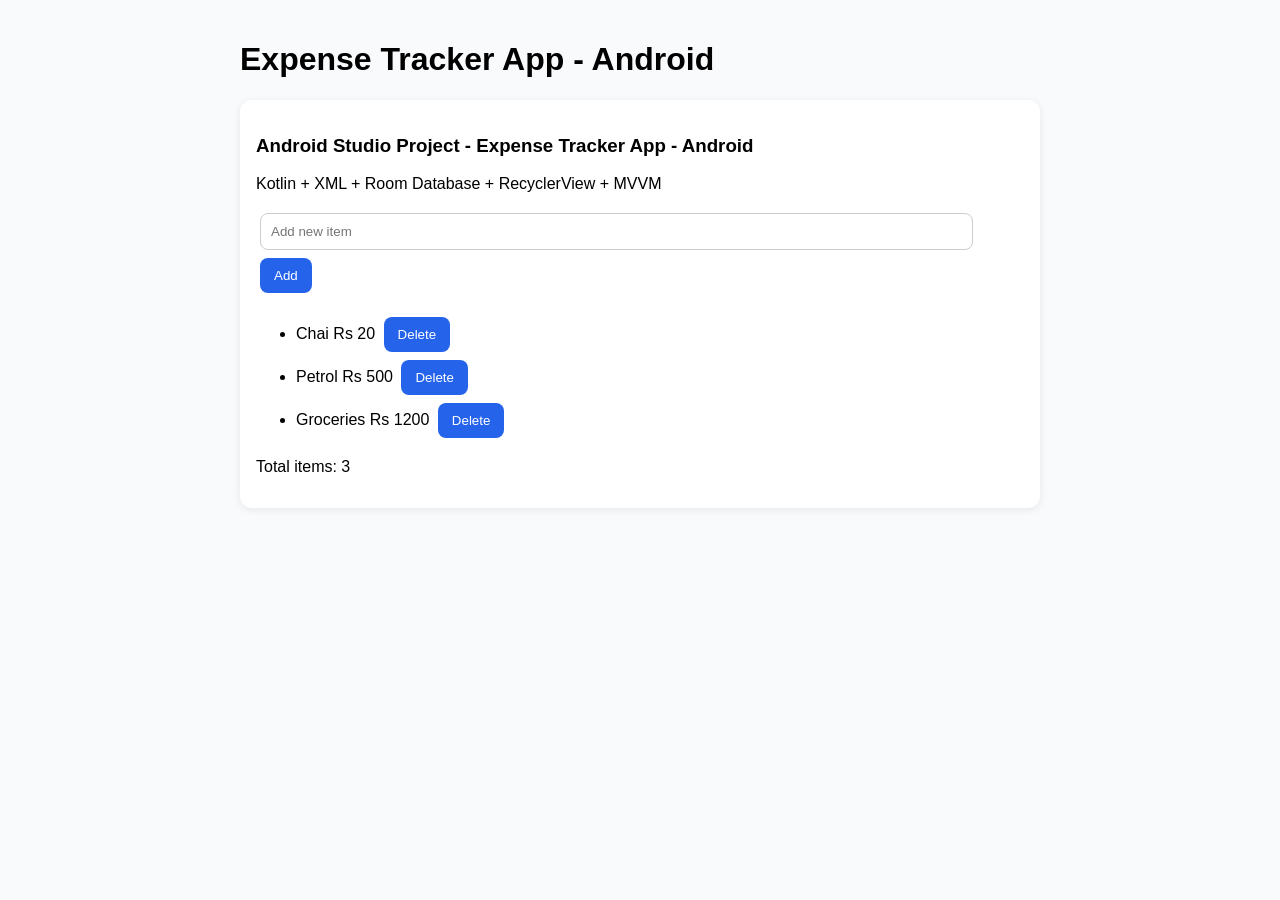
==== index.html @ 5567370d "Add files via upload" ====
<!DOCTYPE html><html><head><meta charset='utf-8'><meta name='viewport' content='width=device-width,initial-scale=1'><title>Expense Tracker</title><style>body{font-family:Arial;max-width:800px;margin:0 auto;padding:20px;background:#f8fafc}button{background:#2563eb;color:#fff;border:0;padding:10px 14px;border-radius:8px;margin:4px;cursor:pointer}input,select,textarea{padding:10px;margin:4px;border:1px solid #ccc;border-radius:8px;width:90%}.card{background:#fff;padding:16px;border-radius:12px;margin:10px 0;box-shadow:0 2px 8px rgba(0,0,0,.08)}</style></head><body><h1>Expense Tracker App - Android</h1><div class='card'><h3>Android Studio Project - Expense Tracker App - Android</h3><p>Kotlin + XML + Room Database + RecyclerView + MVVM</p><input id='inp' placeholder='Add new item'><button onclick='add()'>Add</button><ul id='ul'></ul><p id='tot'></p></div><script>let items=['Chai Rs 20', 'Petrol Rs 500', 'Groceries Rs 1200'];function render(){document.getElementById('ul').innerHTML=items.map((x,i)=>`<li>${x} <button onclick='del(${i})'>Delete</button></li>`).join('');document.getElementById('tot').innerText='Total items: '+items.length;}function add(){let v=document.getElementById('inp').value;if(!v)return;items.push(v);document.getElementById('inp').value='';render();}function del(i){items.splice(i,1);render();}render();</script></body></html>
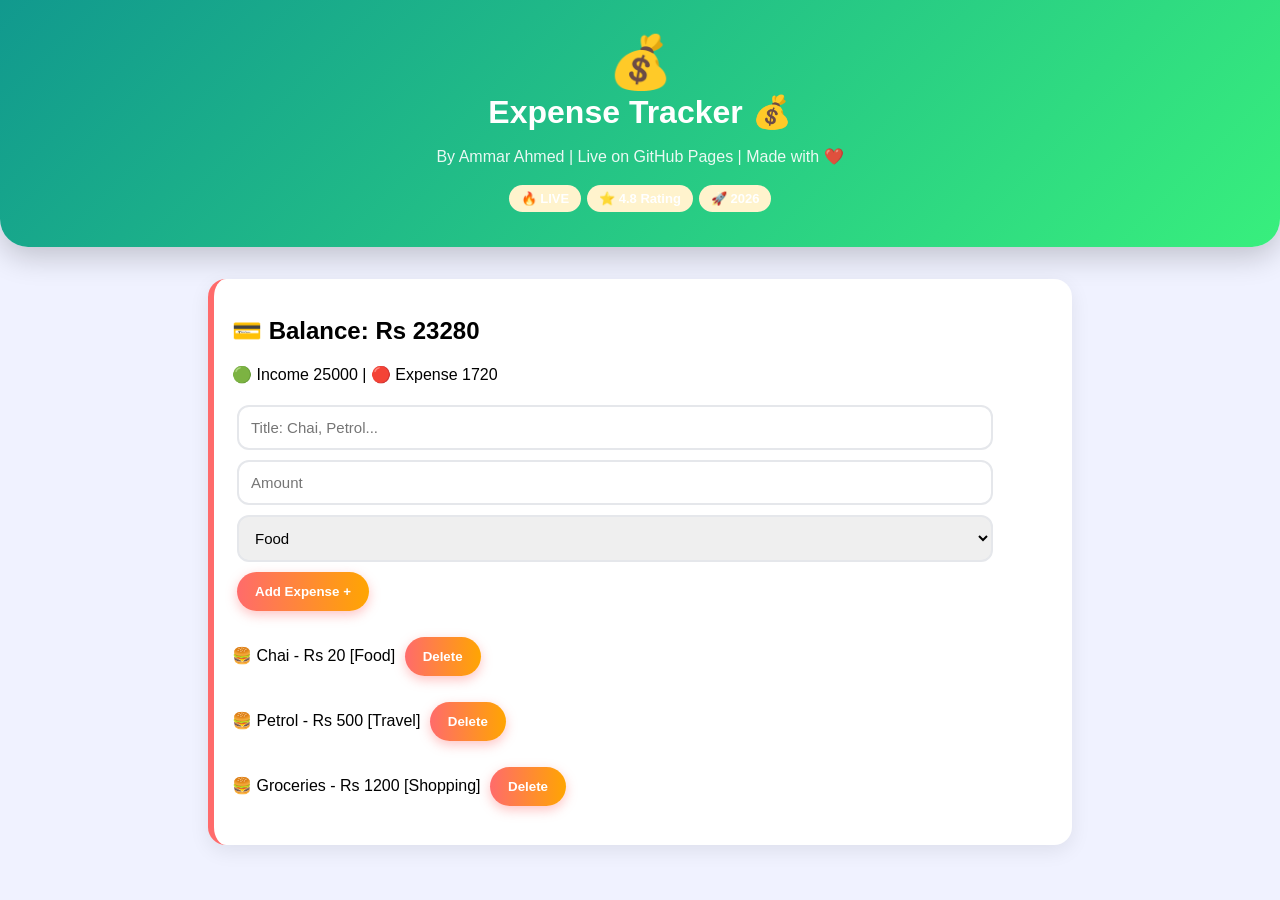
==== commit a1ba990b: "Add files via upload" ====
--- a/index.html
+++ b/index.html
@@ -1 +1,18 @@
-<!DOCTYPE html><html><head><meta charset='utf-8'><meta name='viewport' content='width=device-width,initial-scale=1'><title>Expense Tracker</title><style>body{font-family:Arial;max-width:800px;margin:0 auto;padding:20px;background:#f8fafc}button{background:#2563eb;color:#fff;border:0;padding:10px 14px;border-radius:8px;margin:4px;cursor:pointer}input,select,textarea{padding:10px;margin:4px;border:1px solid #ccc;border-radius:8px;width:90%}.card{background:#fff;padding:16px;border-radius:12px;margin:10px 0;box-shadow:0 2px 8px rgba(0,0,0,.08)}</style></head><body><h1>Expense Tracker App - Android</h1><div class='card'><h3>Android Studio Project - Expense Tracker App - Android</h3><p>Kotlin + XML + Room Database + RecyclerView + MVVM</p><input id='inp' placeholder='Add new item'><button onclick='add()'>Add</button><ul id='ul'></ul><p id='tot'></p></div><script>let items=['Chai Rs 20', 'Petrol Rs 500', 'Groceries Rs 1200'];function render(){document.getElementById('ul').innerHTML=items.map((x,i)=>`<li>${x} <button onclick='del(${i})'>Delete</button></li>`).join('');document.getElementById('tot').innerText='Total items: '+items.length;}function add(){let v=document.getElementById('inp').value;if(!v)return;items.push(v);document.getElementById('inp').value='';render();}function del(i){items.splice(i,1);render();}render();</script></body></html>+<!DOCTYPE html><html><head><meta charset='utf-8'><meta name='viewport' content='width=device-width,initial-scale=1'><title>Expense Tracker 💰 - Ammar Ahmed</title>
+<style>
+*{box-sizing:border-box}body{font-family:'Segoe UI',Arial;margin:0;background:#f0f2ff}
+.hero{background:linear-gradient(135deg,#11998e,#38ef7d);color:#fff;padding:32px 20px;text-align:center;border-radius:0 0 28px 28px;box-shadow:0 10px 30px rgba(0,0,0,.2)}
+.hero h1{font-size:32px;margin:0}.hero p{opacity:.9}
+.wrap{max-width:900px;margin:0 auto;padding:18px}
+.card{background:#fff;border-radius:18px;padding:18px;margin:14px 0;box-shadow:0 6px 20px rgba(0,0,0,.08);border-left:6px solid #ff6b6b}
+button{background:linear-gradient(90deg,#ff6b6b,#ffa502);color:#fff;border:0;padding:12px 18px;border-radius:999px;margin:5px;cursor:pointer;font-weight:700;box-shadow:0 4px 12px rgba(255,107,107,.4)}
+button.blue{background:linear-gradient(90deg,#4facfe,#00f2fe)}button.green{background:linear-gradient(90deg,#43e97b,#38f9d7)}button.purple{background:linear-gradient(90deg,#a18cd1,#fbc2eb);color:#333}
+input,select,textarea{padding:12px;margin:5px;border:2px solid #e5e7eb;border-radius:12px;width:92%;font-size:15px}
+.bar{display:inline-block;width:28px;margin:2px;border-radius:8px 8px 0 0;text-align:center;color:#fff;font-weight:700}
+.pill{display:inline-block;padding:6px 12px;border-radius:999px;background:#fff3cd;margin:3px;font-size:13px;font-weight:700}
+.badge{background:#ff4757;color:#fff;padding:4px 10px;border-radius:999px;font-size:12px}
+.grid{display:grid;grid-template-columns:1fr 1fr;gap:12px}
+@media(max-width:600px){.grid{grid-template-columns:1fr}}
+</style></head><body>
+<div class='hero'><div style='font-size:52px'>💰</div><h1>Expense Tracker 💰</h1><p>By Ammar Ahmed | Live on GitHub Pages | Made with ❤️</p><div><span class='pill'>🔥 LIVE</span><span class='pill'>⭐ 4.8 Rating</span><span class='pill'>🚀 2026</span></div></div>
+<div class='wrap'><div class='card'><h2>💳 Balance: Rs <span id='bal'>12450</span></h2><p>🟢 Income 25000 | 🔴 Expense <span id='exp'>12550</span></p><input id='t' placeholder='Title: Chai, Petrol...'><input id='a' type='number' placeholder='Amount'><select id='c'><option>Food</option><option>Travel</option><option>Shopping</option><option>Bills</option></select><button onclick='add()'>Add Expense +</button><div id='list'></div></div></div><script>let items=[{t:'Chai',a:20,c:'Food'},{t:'Petrol',a:500,c:'Travel'},{t:'Groceries',a:1200,c:'Shopping'}];function render(){document.getElementById('list').innerHTML=items.map((x,i)=>`<p>🍔 ${x.t} - Rs ${x.a} [${x.c}] <button onclick='del(${i})'>Delete</button></p>`).join('');let e=items.reduce((s,x)=>s+x.a,0);document.getElementById('exp').innerText=e;document.getElementById('bal').innerText=25000-e;}function add(){let t=document.getElementById('t').value,a=+document.getElementById('a').value,c=document.getElementById('c').value;if(!t||!a)return;items.push({t,a,c});render();}function del(i){items.splice(i,1);render();}render();</script></body></html>
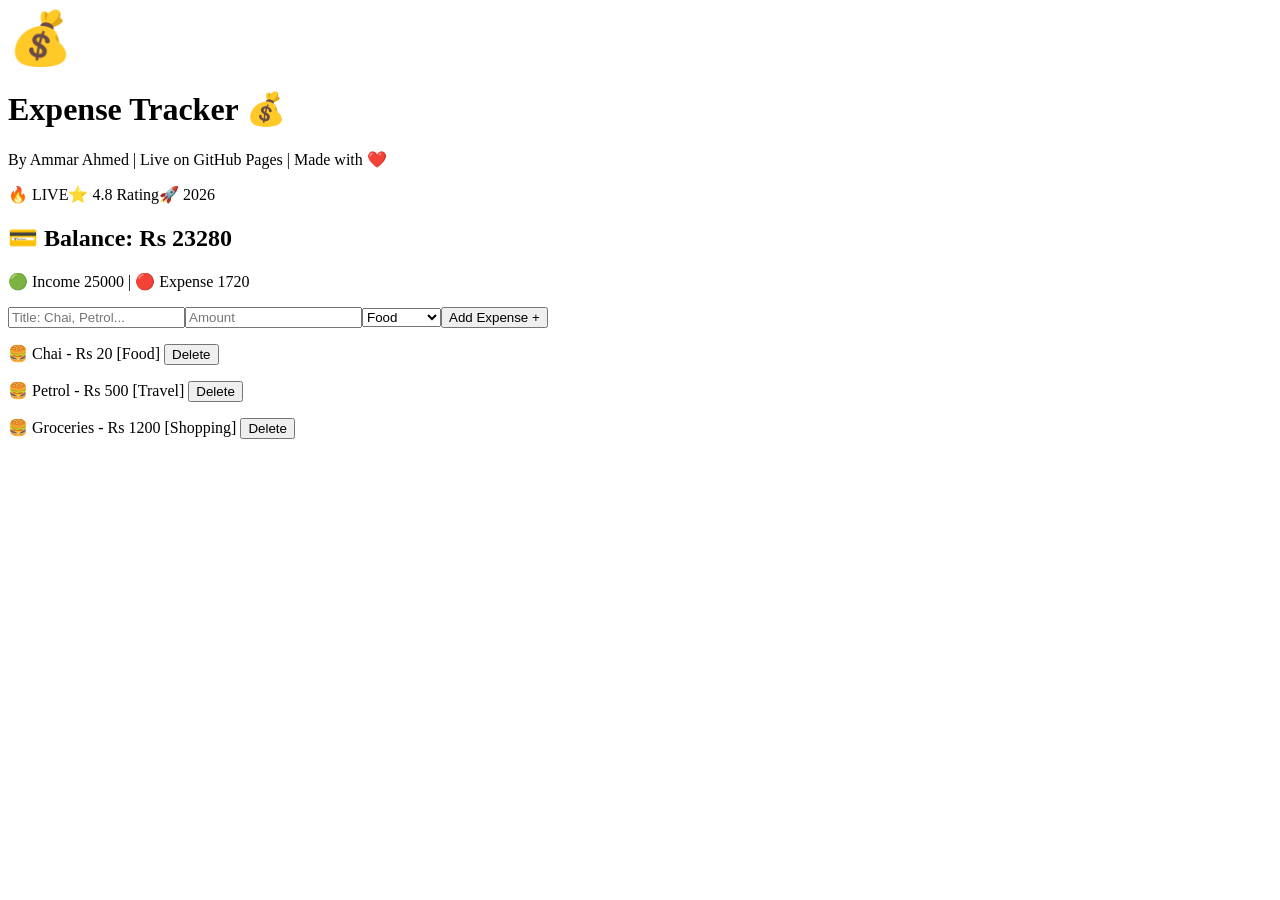
==== commit 5ebf3bd8: "Refactor index.html structure and styles" ====
--- a/index.html
+++ b/index.html
@@ -1,18 +1,5 @@
-<!DOCTYPE html><html><head><meta charset='utf-8'><meta name='viewport' content='width=device-width,initial-scale=1'><title>Expense Tracker 💰 - Ammar Ahmed</title>
-<style>
-*{box-sizing:border-box}body{font-family:'Segoe UI',Arial;margin:0;background:#f0f2ff}
-.hero{background:linear-gradient(135deg,#11998e,#38ef7d);color:#fff;padding:32px 20px;text-align:center;border-radius:0 0 28px 28px;box-shadow:0 10px 30px rgba(0,0,0,.2)}
-.hero h1{font-size:32px;margin:0}.hero p{opacity:.9}
-.wrap{max-width:900px;margin:0 auto;padding:18px}
-.card{background:#fff;border-radius:18px;padding:18px;margin:14px 0;box-shadow:0 6px 20px rgba(0,0,0,.08);border-left:6px solid #ff6b6b}
-button{background:linear-gradient(90deg,#ff6b6b,#ffa502);color:#fff;border:0;padding:12px 18px;border-radius:999px;margin:5px;cursor:pointer;font-weight:700;box-shadow:0 4px 12px rgba(255,107,107,.4)}
-button.blue{background:linear-gradient(90deg,#4facfe,#00f2fe)}button.green{background:linear-gradient(90deg,#43e97b,#38f9d7)}button.purple{background:linear-gradient(90deg,#a18cd1,#fbc2eb);color:#333}
-input,select,textarea{padding:12px;margin:5px;border:2px solid #e5e7eb;border-radius:12px;width:92%;font-size:15px}
-.bar{display:inline-block;width:28px;margin:2px;border-radius:8px 8px 0 0;text-align:center;color:#fff;font-weight:700}
-.pill{display:inline-block;padding:6px 12px;border-radius:999px;background:#fff3cd;margin:3px;font-size:13px;font-weight:700}
-.badge{background:#ff4757;color:#fff;padding:4px 10px;border-radius:999px;font-size:12px}
-.grid{display:grid;grid-template-columns:1fr 1fr;gap:12px}
-@media(max-width:600px){.grid{grid-template-columns:1fr}}
-</style></head><body>
+<!DOCTYPE html><html><head><link rel="stylesheet" href="expense-tracker.css">
+<meta charset='utf-8'><meta name='viewport' content='width=device-width,initial-scale=1'><title>Expense Tracker 💰 - Ammar Ahmed</title>
+</head><body>
 <div class='hero'><div style='font-size:52px'>💰</div><h1>Expense Tracker 💰</h1><p>By Ammar Ahmed | Live on GitHub Pages | Made with ❤️</p><div><span class='pill'>🔥 LIVE</span><span class='pill'>⭐ 4.8 Rating</span><span class='pill'>🚀 2026</span></div></div>
-<div class='wrap'><div class='card'><h2>💳 Balance: Rs <span id='bal'>12450</span></h2><p>🟢 Income 25000 | 🔴 Expense <span id='exp'>12550</span></p><input id='t' placeholder='Title: Chai, Petrol...'><input id='a' type='number' placeholder='Amount'><select id='c'><option>Food</option><option>Travel</option><option>Shopping</option><option>Bills</option></select><button onclick='add()'>Add Expense +</button><div id='list'></div></div></div><script>let items=[{t:'Chai',a:20,c:'Food'},{t:'Petrol',a:500,c:'Travel'},{t:'Groceries',a:1200,c:'Shopping'}];function render(){document.getElementById('list').innerHTML=items.map((x,i)=>`<p>🍔 ${x.t} - Rs ${x.a} [${x.c}] <button onclick='del(${i})'>Delete</button></p>`).join('');let e=items.reduce((s,x)=>s+x.a,0);document.getElementById('exp').innerText=e;document.getElementById('bal').innerText=25000-e;}function add(){let t=document.getElementById('t').value,a=+document.getElementById('a').value,c=document.getElementById('c').value;if(!t||!a)return;items.push({t,a,c});render();}function del(i){items.splice(i,1);render();}render();</script></body></html>+<div class='wrap'><div class='card'><h2>💳 Balance: Rs <span id='bal'>12450</span></h2><p>🟢 Income 25000 | 🔴 Expense <span id='exp'>12550</span></p><input id='t' placeholder='Title: Chai, Petrol...'><input id='a' type='number' placeholder='Amount'><select id='c'><option>Food</option><option>Travel</option><option>Shopping</option><option>Bills</option></select><button onclick='add()'>Add Expense +</button><div id='list'></div></div></div><script>let items=[{t:'Chai',a:20,c:'Food'},{t:'Petrol',a:500,c:'Travel'},{t:'Groceries',a:1200,c:'Shopping'}];function render(){document.getElementById('list').innerHTML=items.map((x,i)=>`<p>🍔 ${x.t} - Rs ${x.a} [${x.c}] <button onclick='del(${i})'>Delete</button></p>`).join('');let e=items.reduce((s,x)=>s+x.a,0);document.getElementById('exp').innerText=e;document.getElementById('bal').innerText=25000-e;}function add(){let t=document.getElementById('t').value,a=+document.getElementById('a').value,c=document.getElementById('c').value;if(!t||!a)return;items.push({t,a,c});render();}function del(i){items.splice(i,1);render();}render();</script></body></html>
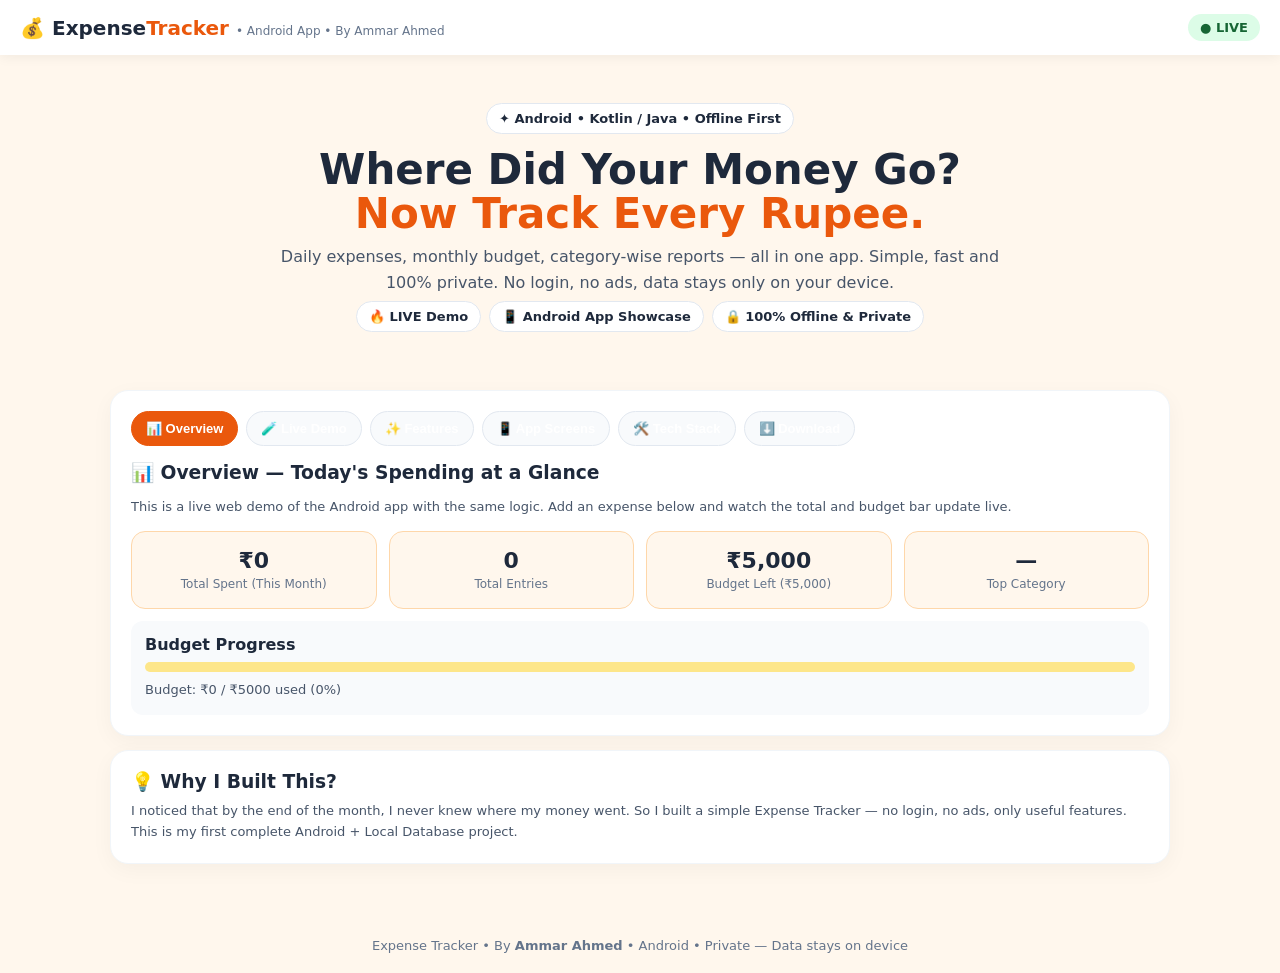
==== commit fb6b5ad1: "Update index.html" ====
--- a/index.html
+++ b/index.html
@@ -1,5 +1,139 @@
-<!DOCTYPE html><html><head><link rel="stylesheet" href="expense-tracker.css">
-<meta charset='utf-8'><meta name='viewport' content='width=device-width,initial-scale=1'><title>Expense Tracker 💰 - Ammar Ahmed</title>
-</head><body>
-<div class='hero'><div style='font-size:52px'>💰</div><h1>Expense Tracker 💰</h1><p>By Ammar Ahmed | Live on GitHub Pages | Made with ❤️</p><div><span class='pill'>🔥 LIVE</span><span class='pill'>⭐ 4.8 Rating</span><span class='pill'>🚀 2026</span></div></div>
-<div class='wrap'><div class='card'><h2>💳 Balance: Rs <span id='bal'>12450</span></h2><p>🟢 Income 25000 | 🔴 Expense <span id='exp'>12550</span></p><input id='t' placeholder='Title: Chai, Petrol...'><input id='a' type='number' placeholder='Amount'><select id='c'><option>Food</option><option>Travel</option><option>Shopping</option><option>Bills</option></select><button onclick='add()'>Add Expense +</button><div id='list'></div></div></div><script>let items=[{t:'Chai',a:20,c:'Food'},{t:'Petrol',a:500,c:'Travel'},{t:'Groceries',a:1200,c:'Shopping'}];function render(){document.getElementById('list').innerHTML=items.map((x,i)=>`<p>🍔 ${x.t} - Rs ${x.a} [${x.c}] <button onclick='del(${i})'>Delete</button></p>`).join('');let e=items.reduce((s,x)=>s+x.a,0);document.getElementById('exp').innerText=e;document.getElementById('bal').innerText=25000-e;}function add(){let t=document.getElementById('t').value,a=+document.getElementById('a').value,c=document.getElementById('c').value;if(!t||!a)return;items.push({t,a,c});render();}function del(i){items.splice(i,1);render();}render();</script></body></html>
+<!DOCTYPE html>
+<html lang="en">
+<head><style>
+@font-face {
+  font-family: "Optimistic";
+  font-style: normal;
+  font-weight: 400 600;
+  font-display: swap;
+  src: url("/fonts/OptimisticAI_VF_Optimized.woff2") format("woff2");
+}
+@font-face {
+  font-family: "Optimistic Mono";
+  font-style: normal;
+  font-weight: 400;
+  font-display: swap;
+  src: url("/fonts/OptimisticMono_W_TextRegular.woff2") format("woff2");
+}
+:where(html) {
+  font-family: "Optimistic", system-ui, sans-serif;
+}
+:where(code, pre, kbd, samp) {
+  font-family: "Optimistic Mono", ui-monospace, monospace;
+}
+</style>
+<meta charset="utf-8">
+<meta name="viewport" content="width=device-width,initial-scale=1">
+<title>Expense Tracker - Android App | Ammar Ahmed</title>
+<style>
+*{box-sizing:border-box}body{margin:0;font-family:system-ui,-apple-system,Segoe UI,Roboto,Arial;background:#FFF7ED;color:#1E293B}
+.topnav{display:flex;justify-content:space-between;align-items:center;padding:14px 20px;background:#fff;position:sticky;top:0;box-shadow:0 2px 12px rgba(0,0,0,.06);z-index:10}
+.logo{font-weight:800;font-size:20px}.logo span{color:#EA580C}.live{background:#DCFCE7;color:#166534;padding:6px 12px;border-radius:999px;font-size:13px;font-weight:700}
+.hero{max-width:1100px;margin:0 auto;padding:42px 20px 20px;text-align:center}
+.hero h1{font-size:42px;line-height:1.05;margin:8px 0}.hero h1 span{color:#EA580C}
+.hero p{color:#475569;max-width:720px;margin:0 auto;line-height:1.6}
+.pill{display:inline-block;background:#fff;border:1px solid #E2E8F0;padding:7px 12px;border-radius:999px;margin:6px 4px;font-size:13px;font-weight:600}
+.wrap{max-width:1100px;margin:0 auto;padding:18px 20px 40px}
+.card{background:#fff;border:1px solid #F1F5F9;border-radius:18px;padding:20px;margin:14px 0;box-shadow:0 6px 22px rgba(0,0,0,.04)}
+.tabs{display:flex;flex-wrap:wrap;gap:8px;margin-bottom:16px}
+.tab{border:1px solid #E2E8F0;background:#F8FAFC;padding:9px 14px;border-radius:999px;cursor:pointer;font-weight:700;font-size:13px}
+.tab.active{background:#EA580C;color:#fff;border-color:#EA580C}
+.stats{display:grid;grid-template-columns:repeat(4,1fr);gap:12px}
+.stat{background:#FFF7ED;border:1px solid #FED7AA;border-radius:14px;padding:16px;text-align:center}.stat b{font-size:22px;display:block}.stat span{font-size:12px;color:#64748B}
+.grid{display:grid;grid-template-columns:1fr 1fr;gap:14px}
+.feat{background:#F8FAFC;border-radius:14px;padding:16px}.feat b{font-size:15px}.feat p{font-size:13px;color:#475569;line-height:1.5;margin:6px 0 0}
+.controls{display:flex;flex-wrap:wrap;gap:10px;align-items:center;margin:10px 0}
+input,select{padding:10px 12px;border:1px solid #E2E8F0;border-radius:10px;font-size:14px}
+button{padding:10px 16px;border:0;border-radius:999px;font-weight:700;cursor:pointer;background:#0F172A;color:#fff}
+button.green{background:#16A34A}button.secondary{background:#E2E8F0;color:#111}button.orange{background:#EA580C}
+.chip{display:inline-block;padding:8px 12px;border-radius:999px;background:#fff;border:1px solid #E2E8F0;margin:4px;cursor:pointer;font-weight:600;font-size:13px}.chip.on{background:#EA580C;color:#fff;border-color:#EA580C}
+.list-box{background:#F8FAFC;border-radius:12px;padding:14px}.small{font-size:13px;color:#475569;line-height:1.6}
+.phone{width:210px;height:420px;border:8px solid #111;border-radius:32px;margin:0 auto;overflow:hidden;background:#fff;position:relative}
+.phone-top{height:170px;background:linear-gradient(135deg,#EA580C,#F59E0B);color:#fff;padding:18px}.phone-top b{font-size:22px}
+.exp-row{display:flex;justify-content:space-between;padding:10px 12px;border-bottom:1px solid #F1F5F9;font-size:13px}
+.bar{height:10px;background:#FDE68A;border-radius:999px;overflow:hidden}.bar i{display:block;height:100%;background:#EA580C}
+.footer{text-align:center;padding:20px;color:#64748B;font-size:13px}
+@media(max-width:700px){.hero h1{font-size:30px}.stats,.grid{grid-template-columns:1fr 1fr}}
+</style>
+</head>
+<body>
+<div class="topnav"><div class="logo">💰 Expense<span>Tracker</span> <span style="font-size:12px;color:#64748B;font-weight:500">• Android App • By Ammar Ahmed</span></div><div class="live">● LIVE</div></div>
+<div class="hero"><div class="pill">✦ Android • Kotlin / Java • Offline First</div><h1>Where Did Your Money Go?<br><span>Now Track Every Rupee.</span></h1><p>Daily expenses, monthly budget, category-wise reports — all in one app. Simple, fast and 100% private. No login, no ads, data stays only on your device.</p><div><span class="pill">🔥 LIVE Demo</span><span class="pill">📱 Android App Showcase</span><span class="pill">🔒 100% Offline & Private</span></div></div>
+<div class="wrap">
+<div class="card">
+<div class="tabs" id="tabs">
+<button class="tab active" type="button" data-tab="overview">📊 Overview</button>
+<button class="tab" type="button" data-tab="demo">🧪 Live Demo</button>
+<button class="tab" type="button" data-tab="features">✨ Features</button>
+<button class="tab" type="button" data-tab="screens">📱 App Screens</button>
+<button class="tab" type="button" data-tab="tech">🛠️ Tech Stack</button>
+<button class="tab" type="button" data-tab="download">⬇️ Download</button>
+</div>
+
+<div id="panel-overview" style="display:block">
+<h3 style="margin:0">📊 Overview — Today's Spending at a Glance</h3><p class="small">This is a live web demo of the Android app with the same logic. Add an expense below and watch the total and budget bar update live.</p>
+<div class="stats" style="margin-top:12px"><div class="stat"><b id="totalSpent">₹0</b><span>Total Spent (This Month)</span></div><div class="stat"><b id="totalCount">0</b><span>Total Entries</span></div><div class="stat"><b id="budgetLeft">₹5,000</b><span>Budget Left (₹5,000)</span></div><div class="stat"><b id="topCat">—</b><span>Top Category</span></div></div>
+<div class="list-box" style="margin-top:12px"><b>Budget Progress</b><div class="bar" style="margin-top:8px"><i id="budgetBar" style="width:0%"></i></div><p class="small" id="budgetText" style="margin:8px 0 0">Budget: ₹0 / ₹5,000 used</p></div>
+</div>
+
+<div id="panel-demo" style="display:none">
+<h3 style="margin:0">🧪 Live Demo — Try Adding an Expense</h3><p class="small">This is how it works in the real app too. Select a category, enter an amount, and press Add.</p>
+<div class="controls"><label>Title</label><input id="expTitle" placeholder="e.g. Tea, Petrol, Grocery" style="min-width:180px"><label>Amount ₹</label><input id="expAmt" type="number" placeholder="100" style="width:110px"><label>Category</label><select id="expCat"><option>🍔 Food</option><option>⛽ Travel</option><option>🛒 Shopping</option><option>📱 Recharge</option><option>🏠 Rent / Bills</option><option>🎬 Entertainment</option></select><button type="button" class="green" onclick="addExpense()">➕ Add Expense</button><button type="button" class="secondary" onclick="clearExpenses()">🗑️ Clear All</button></div>
+<div id="catChips"><span class="chip" onclick="filterCat('All',this)">All</span><span class="chip" onclick="filterCat('🍔 Food',this)">🍔 Food</span><span class="chip" onclick="filterCat('⛽ Travel',this)">⛽ Travel</span><span class="chip" onclick="filterCat('🛒 Shopping',this)">🛒 Shopping</span><span class="chip" onclick="filterCat('📱 Recharge',this)">📱 Recharge</span></div>
+<div class="list-box" style="margin-top:12px"><b>Recent Expenses:</b><div id="expList"><p class="small">No expenses yet — add one above.</p></div></div>
+</div>
+
+<div id="panel-features" style="display:none">
+<h3 style="margin:0">✨ Features — What's Inside the App?</h3>
+<div class="grid" style="margin-top:12px">
+<div class="feat"><b>➕ Add Expense in 5 Seconds</b><p>Title + Amount + Category — that's it. Date is saved automatically.</p></div>
+<div class="feat"><b>📊 Category Report</b><p>See where your money goes most — Food, Travel, Shopping and more.</p></div>
+<div class="feat"><b>💰 Monthly Budget</b><p>Set a budget and the progress bar shows how much is left.</p></div>
+<div class="feat"><b>🔍 Search & Filter</b><p>Filter by category and search past expenses instantly.</p></div>
+<div class="feat"><b>📈 Daily / Weekly / Monthly View</b><p>Today, this week, this month — 3 views in one place.</p></div>
+<div class="feat"><b>🔒 100% Offline</b><p>No login, no internet needed. Data stays on your phone.</p></div>
+</div>
+</div>
+
+<div id="panel-screens" style="display:none">
+<h3 style="margin:0">📱 App Screens — How the App Looks</h3><p class="small">This is a demo phone preview — the Home screen of the real app looks like this.</p>
+<div style="display:flex;gap:16px;flex-wrap:wrap;justify-content:center;margin-top:12px">
+<div class="phone"><div class="phone-top"><span style="font-size:12px;opacity:.9">Total Spent • This Month</span><b id="phoneTotal">₹0</b><p style="font-size:12px;margin:6px 0 0">Budget Left: <span id="phoneLeft">₹5,000</span></p></div><div id="phoneList"><div class="exp-row"><span>🍔 Tea + Snacks</span><b>- ₹50</b></div><div class="exp-row"><span>⛽ Petrol</span><b>- ₹500</b></div><div class="exp-row"><span>🛒 Grocery</span><b>- ₹850</b></div></div><div style="position:absolute;bottom:12px;left:0;right:0;text-align:center"><span style="background:#EA580C;color:#fff;padding:10px 18px;border-radius:999px;font-weight:700;font-size:13px">+ Add Expense</span></div></div>
+<div style="max-width:320px"><h4 style="margin:6px 0">Why Users Love It?</h4><p class="small">• Add expense in 1 tap<br>• No sign-up, no ads<br>• Clean and simple UI<br>• Lightweight — runs fast even on low-end phones<br>• Dark mode ready</p><div class="list-box"><b>Rating Preview</b><p class="small" style="margin:4px 0 0">⭐⭐⭐⭐⭐ 4.8 / 5 — "Simple and very useful app"</p></div></div>
+</div>
+</div>
+
+<div id="panel-tech" style="display:none">
+<h3 style="margin:0">🛠️ Tech Stack — How It Was Built</h3>
+<div class="grid" style="margin-top:12px">
+<div class="feat"><b>📱 Android (Kotlin / Java)</b><p>Native Android — fast, smooth, Play Store ready.</p></div>
+<div class="feat"><b>🗄️ Room / SQLite</b><p>Offline database — data saved on device, works without internet.</p></div>
+<div class="feat"><b>🎨 Material Design 3</b><p>Modern UI — Orange + Cream theme, rounded cards.</p></div>
+<div class="feat"><b>🌐 GitHub Pages (This Page)</b><p>This showcase page is built in HTML + CSS + JS — demo + docs for the app.</p></div>
+</div>
+<p class="small" style="margin-top:12px"><b>Repo:</b> github.com/ammarahmed-star/Android-Expense-Tracker &nbsp;|&nbsp; <b>Live:</b> ammarahmed-star.github.io/Android-Expense-Tracker/</p>
+</div>
+
+<div id="panel-download" style="display:none">
+<h3 style="margin:0">⬇️ Download / Source Code</h3><p class="small">APK is not on Play Store yet — you can view / download the source code from GitHub. For recruiters, the code is enough to review.</p>
+<div class="controls"><button type="button" class="orange" onclick="window.open('https://github.com/ammarahmed-star/Android-Expense-Tracker','_blank')">📂 View on GitHub</button><button type="button" onclick="window.open('https://github.com/ammarahmed-star/Android-Expense-Tracker/archive/refs/heads/main.zip','_blank')">⬇️ Download ZIP</button><button type="button" class="secondary" onclick="alert('APK Build: Android Studio → Build → Generate APK. Build from main branch.')">📱 How to Build APK?</button></div>
+<div class="list-box"><b>How to Run in Android Studio?</b><p class="small" style="margin:6px 0 0">1. Download ZIP from GitHub → Extract<br>2. Android Studio → Open Project<br>3. Gradle Sync → Run on Emulator / Phone<br>4. Done — app will run</p></div>
+</div>
+
+</div>
+<div class="card"><h3 style="margin:0 0 8px">💡 Why I Built This?</h3><p class="small" style="margin:0">I noticed that by the end of the month, I never knew where my money went. So I built a simple Expense Tracker — no login, no ads, only useful features. This is my first complete Android + Local Database project.</p></div>
+</div>
+<div class="footer">Expense Tracker • By <b>Ammar Ahmed</b> • Android • Private — Data stays on device</div>
+<script>
+var expenses=[];var curFilter='All';var BUDGET=5000;
+window.switchTab=function(tab){document.querySelectorAll('.tab').forEach(function(b){b.classList.toggle('active',b.getAttribute('data-tab')===tab)});document.querySelectorAll('[id^="panel-"]').forEach(function(el){el.style.display=(el.id==='panel-'+tab)?'block':'none'})};
+function renderExpenses(){var total=expenses.reduce(function(a,e){return a+e.amt},0);var left=Math.max(0,BUDGET-total);document.getElementById('totalSpent').innerText='₹'+total.toLocaleString('en-IN');document.getElementById('totalCount').innerText=expenses.length;document.getElementById('budgetLeft').innerText='₹'+left.toLocaleString('en-IN');document.getElementById('phoneTotal').innerText='₹'+total.toLocaleString('en-IN');document.getElementById('phoneLeft').innerText='₹'+left.toLocaleString('en-IN');var pct=Math.min(100,Math.round(total/BUDGET*100));document.getElementById('budgetBar').style.width=pct+'%';document.getElementById('budgetText').innerText='Budget: ₹'+total+' / ₹'+BUDGET+' used ('+pct+'%)';var counts={};expenses.forEach(function(e){counts[e.cat]=(counts[e.cat]||0)+e.amt});var top='—',mx=0;Object.keys(counts).forEach(function(k){if(counts[k]>mx){mx=counts[k];top=k}});document.getElementById('topCat').innerText=top;var list=document.getElementById('expList');var show=expenses.filter(function(e){return curFilter==='All'||e.cat===curFilter});if(!show.length){list.innerHTML='<p class="small">No expenses in this filter.</p>'}else{list.innerHTML=show.map(function(e){return '<div class="exp-row"><span>'+e.cat+' • '+e.title+'</span><b>- ₹'+e.amt+'</b></div>'}).join('')}}
+function addExpense(){var t=document.getElementById('expTitle').value.trim();var a=parseInt(document.getElementById('expAmt').value);var c=document.getElementById('expCat').value;if(!t||!a){alert('Please enter both Title and Amount');return}expenses.unshift({title:t,amt:a,cat:c});localStorage.setItem('exp_demo',JSON.stringify(expenses));document.getElementById('expTitle').value='';document.getElementById('expAmt').value='';renderExpenses();alert('Expense added ✅')}
+function clearExpenses(){if(!confirm('Clear all demo expenses?'))return;expenses=[];localStorage.removeItem('exp_demo');renderExpenses()}
+function filterCat(cat,el){curFilter=cat;document.querySelectorAll('#catChips .chip').forEach(function(c){c.classList.remove('on')});if(el)el.classList.add('on');renderExpenses()}
+try{expenses=JSON.parse(localStorage.getItem('exp_demo')||'[]')}catch(e){expenses=[]}
+renderExpenses();
+document.querySelectorAll('.tab').forEach(function(btn){btn.addEventListener('click',function(ev){ev.preventDefault();var t=btn.getAttribute('data-tab');if(t)window.switchTab(t)})});
+</script>
+<script>(function(){var loc=location.href.replace(/#.*$/,"");var ATTR_NAMES=["data-product-id","data-productid","data-product_id","product-id","productid","product_id","data-source-entity-id","source-entity-id","source_entity_id","data-product","data-metadata","data-meta"];var DATASET_KEYS=["productId","productid","product_id","sourceEntityId","sourceentityid","source_entity_id","product","metadata","meta"];function readProductId(value){if(typeof value!=="string"||value.length===0)return null;if(/^[0-9]{6,}$/.test(value))return value;var match=value.match(/(?:product(?:_|-)?id|source(?:_|-)?entity(?:_|-)?id)["'=:\s]+([0-9]{6,})/i);return match?match[1]:null}function extractProductId(start){for(var node=start;node&&node!==document.body;node=node.parentElement){for(var i=0;i<ATTR_NAMES.length;i++){var attrValue=node.getAttribute&&node.getAttribute(ATTR_NAMES[i]);var attrProductId=readProductId(attrValue);if(attrProductId)return attrProductId}var dataset=node.dataset||null;if(dataset){for(var j=0;j<DATASET_KEYS.length;j++){var dataValue=dataset[DATASET_KEYS[j]];var dataProductId=readProductId(dataValue);if(dataProductId)return dataProductId}}}return null}function isInlineMediaSlotElement(node){return !!(node&&node.getAttribute&&node.getAttribute("data-clippy-inline-media-slot")!==null)}function findInlineMediaSlot(start){for(var node=start;node&&node!==document.body;node=node.parentElement){if(isInlineMediaSlotElement(node))return node}return null}function readInlineMediaUrl(node){if(!node)return null;return node.getAttribute&&((node.getAttribute("data-clippy-inline-media-url")||node.getAttribute("data-url")||node.getAttribute("data_url")))||node.href||null}function stripHash(url){return String(url).replace(/#.*$/,"")}function urlsMatch(a,b){if(!a||!b)return false;try{return stripHash(new URL(a,loc).href)===stripHash(new URL(b,loc).href)}catch(_){return stripHash(a)===stripHash(b)}}function isFirstPartyReelUrl(value){try{var url=new URL(value,loc);if(url.protocol!=="https:")return false;var host=url.hostname.toLowerCase();var supported=host==="instagram.com"||host.endsWith(".instagram.com")||host==="facebook.com"||host.endsWith(".facebook.com");return supported&&/\/reels?\//i.test(url.pathname)}catch(_){return false}}function isInlineMediaUrlClick(node,href){var slot=findInlineMediaSlot(node);if(!slot)return false;var slotUrl=readInlineMediaUrl(slot);if(slotUrl)return urlsMatch(href,slotUrl);return isFirstPartyReelUrl(href)}function findDataHref(start){for(var node=start;node&&node!==document.body;node=node.parentElement){if(node.getAttribute){var href=node.getAttribute("data-href")||node.getAttribute("data-url");if(href)return{href:href,node:node}}}return null}var nativeOpen=window.open;window.open=function(url){if(parent!==window&&typeof url==="string"&&/^https?:\/\//.test(url)){parent.postMessage({type:"ecto:usercontent-link-click",href:url},"*");return null}return nativeOpen?nativeOpen.apply(window,arguments):null};document.addEventListener("click",function(e){var target=e.target instanceof Element?e.target:null;if(!target)return;if(parent===window)return;var a=target.closest?target.closest("a[href]"):null;if(a&&a.href&&/^https?:\/\//.test(a.href)&&a.href.replace(/#.*$/,"")!==loc){if(isInlineMediaUrlClick(a,a.href))return;var productId=extractProductId(target)||extractProductId(a);if(productId){e.preventDefault();parent.postMessage({type:"ecto-artifact-link-click",productId:productId},"*");return}e.preventDefault();parent.postMessage({type:"ecto:usercontent-link-click",href:a.href},"*");return}var dataHref=findDataHref(target);if(dataHref&&/^https?:\/\//.test(dataHref.href)&&dataHref.href.replace(/#.*$/,"")!==loc){if(isInlineMediaUrlClick(dataHref.node,dataHref.href))return;e.preventDefault();parent.postMessage({type:"ecto:usercontent-link-click",href:dataHref.href},"*")}},true)})();</script><script>(function(){var FOCUS_TYPE="ecto:artifact-focus-request";var CLOSE_TYPE="ecto:artifact-close-request";function focusArtifactDocument(){var body=document.body;if(!body)return;try{window.focus();}catch(e){}if(!body.hasAttribute("tabindex"))body.setAttribute("tabindex","-1");try{body.focus({preventScroll:true});}catch(e){try{body.focus();}catch(e2){}}}window.addEventListener("message",function(event){if(event.source!==window.parent)return;var data=event.data;if(!data||typeof data!=="object"||data.type!==FOCUS_TYPE)return;if(document.readyState==="loading"){document.addEventListener("DOMContentLoaded",focusArtifactDocument,{once:true});return;}focusArtifactDocument();});window.addEventListener("keydown",function(event){if(event.key!=="Escape")return;window.setTimeout(function(){if(event.defaultPrevented)return;window.parent.postMessage({type:CLOSE_TYPE},"*");},0);});})();</script></body>
+</html>
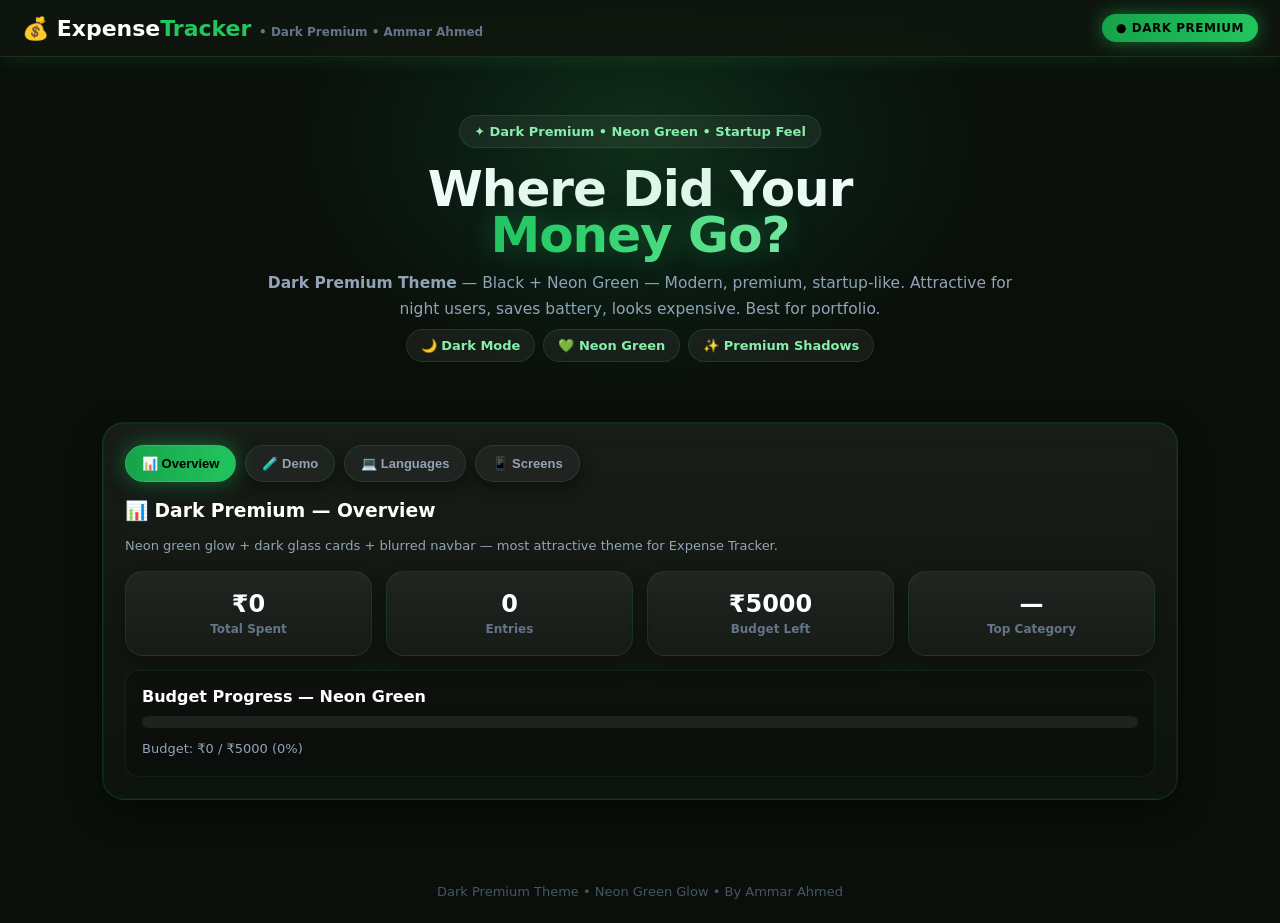
==== commit 6111aeb2: "Change theme to Dark Premium with neon green accents Updated the theme and styling of the Expense Tr" ====
--- a/index.html
+++ b/index.html
@@ -1,139 +1,61 @@
 <!DOCTYPE html>
 <html lang="en">
-<head><style>
-@font-face {
-  font-family: "Optimistic";
-  font-style: normal;
-  font-weight: 400 600;
-  font-display: swap;
-  src: url("/fonts/OptimisticAI_VF_Optimized.woff2") format("woff2");
-}
-@font-face {
-  font-family: "Optimistic Mono";
-  font-style: normal;
-  font-weight: 400;
-  font-display: swap;
-  src: url("/fonts/OptimisticMono_W_TextRegular.woff2") format("woff2");
-}
-:where(html) {
-  font-family: "Optimistic", system-ui, sans-serif;
-}
-:where(code, pre, kbd, samp) {
-  font-family: "Optimistic Mono", ui-monospace, monospace;
-}
-</style>
+<head>
 <meta charset="utf-8">
 <meta name="viewport" content="width=device-width,initial-scale=1">
-<title>Expense Tracker - Android App | Ammar Ahmed</title>
+<title>Expense Tracker - Dark Premium | Ammar Ahmed</title>
 <style>
-*{box-sizing:border-box}body{margin:0;font-family:system-ui,-apple-system,Segoe UI,Roboto,Arial;background:#FFF7ED;color:#1E293B}
-.topnav{display:flex;justify-content:space-between;align-items:center;padding:14px 20px;background:#fff;position:sticky;top:0;box-shadow:0 2px 12px rgba(0,0,0,.06);z-index:10}
-.logo{font-weight:800;font-size:20px}.logo span{color:#EA580C}.live{background:#DCFCE7;color:#166534;padding:6px 12px;border-radius:999px;font-size:13px;font-weight:700}
-.hero{max-width:1100px;margin:0 auto;padding:42px 20px 20px;text-align:center}
-.hero h1{font-size:42px;line-height:1.05;margin:8px 0}.hero h1 span{color:#EA580C}
-.hero p{color:#475569;max-width:720px;margin:0 auto;line-height:1.6}
-.pill{display:inline-block;background:#fff;border:1px solid #E2E8F0;padding:7px 12px;border-radius:999px;margin:6px 4px;font-size:13px;font-weight:600}
-.wrap{max-width:1100px;margin:0 auto;padding:18px 20px 40px}
-.card{background:#fff;border:1px solid #F1F5F9;border-radius:18px;padding:20px;margin:14px 0;box-shadow:0 6px 22px rgba(0,0,0,.04)}
-.tabs{display:flex;flex-wrap:wrap;gap:8px;margin-bottom:16px}
-.tab{border:1px solid #E2E8F0;background:#F8FAFC;padding:9px 14px;border-radius:999px;cursor:pointer;font-weight:700;font-size:13px}
-.tab.active{background:#EA580C;color:#fff;border-color:#EA580C}
-.stats{display:grid;grid-template-columns:repeat(4,1fr);gap:12px}
-.stat{background:#FFF7ED;border:1px solid #FED7AA;border-radius:14px;padding:16px;text-align:center}.stat b{font-size:22px;display:block}.stat span{font-size:12px;color:#64748B}
-.grid{display:grid;grid-template-columns:1fr 1fr;gap:14px}
-.feat{background:#F8FAFC;border-radius:14px;padding:16px}.feat b{font-size:15px}.feat p{font-size:13px;color:#475569;line-height:1.5;margin:6px 0 0}
-.controls{display:flex;flex-wrap:wrap;gap:10px;align-items:center;margin:10px 0}
-input,select{padding:10px 12px;border:1px solid #E2E8F0;border-radius:10px;font-size:14px}
-button{padding:10px 16px;border:0;border-radius:999px;font-weight:700;cursor:pointer;background:#0F172A;color:#fff}
-button.green{background:#16A34A}button.secondary{background:#E2E8F0;color:#111}button.orange{background:#EA580C}
-.chip{display:inline-block;padding:8px 12px;border-radius:999px;background:#fff;border:1px solid #E2E8F0;margin:4px;cursor:pointer;font-weight:600;font-size:13px}.chip.on{background:#EA580C;color:#fff;border-color:#EA580C}
-.list-box{background:#F8FAFC;border-radius:12px;padding:14px}.small{font-size:13px;color:#475569;line-height:1.6}
-.phone{width:210px;height:420px;border:8px solid #111;border-radius:32px;margin:0 auto;overflow:hidden;background:#fff;position:relative}
-.phone-top{height:170px;background:linear-gradient(135deg,#EA580C,#F59E0B);color:#fff;padding:18px}.phone-top b{font-size:22px}
-.exp-row{display:flex;justify-content:space-between;padding:10px 12px;border-bottom:1px solid #F1F5F9;font-size:13px}
-.bar{height:10px;background:#FDE68A;border-radius:999px;overflow:hidden}.bar i{display:block;height:100%;background:#EA580C}
-.footer{text-align:center;padding:20px;color:#64748B;font-size:13px}
-@media(max-width:700px){.hero h1{font-size:30px}.stats,.grid{grid-template-columns:1fr 1fr}}
+*{box-sizing:border-box}body{margin:0;font-family:Inter,system-ui,Segoe UI,Roboto,Arial;background:#0A0F0A;color:#E2E8F0;overflow-x:hidden}
+.topnav{display:flex;justify-content:space-between;align-items:center;padding:14px 22px;background:rgba(15,23,15,.88);backdrop-filter:blur(16px);position:sticky;top:0;box-shadow:0 2px 20px rgba(34,197,94,.14);z-index:10;border-bottom:1px solid #1A2E1A}
+.logo{font-weight:900;font-size:22px;color:#fff}.logo span{color:#22C55E}.live{background:linear-gradient(90deg,#16A34A,#22C55E);color:#000;padding:7px 14px;border-radius:999px;font-size:12px;font-weight:900;letter-spacing:.5px;box-shadow:0 0 18px rgba(34,197,94,.5)}
+.hero{max-width:1120px;margin:0 auto;padding:52px 22px 20px;text-align:center;position:relative}
+.hero:before{content:'';position:absolute;top:-20px;left:50%;transform:translateX(-50%);width:800px;height:420px;background:radial-gradient(45% 60% at 50% 25%,rgba(34,197,94,.18),rgba(16,185,129,.08),rgba(0,0,0,0));pointer-events:none}
+.hero h1{font-size:50px;line-height:.92;margin:12px 0;font-weight:900;letter-spacing:-1px;color:#fff}.hero h1 span{background:linear-gradient(90deg,#22C55E,#4ADE80,#86EFAC);-webkit-background-clip:text;background-clip:text;color:transparent;text-shadow:0 0 30px rgba(34,197,94,.35)}
+.hero p{color:#94A3B8;max-width:760px;margin:0 auto;line-height:1.7;font-size:15.5px}
+.pill{display:inline-block;background:rgba(255,255,255,.06);border:1px solid rgba(34,197,94,.18);padding:8px 14px;border-radius:999px;margin:6px 4px;font-size:13px;font-weight:700;color:#86EFAC;backdrop-filter:blur(8px)}
+.wrap{max-width:1120px;margin:0 auto;padding:18px 22px 44px}
+.card{background:linear-gradient(180deg,rgba(255,255,255,.06),rgba(255,255,255,.02));border:1px solid rgba(34,197,94,.14);border-radius:22px;padding:22px;margin:16px 0;box-shadow:0 12px 32px rgba(0,0,0,.4),0 0 0 1px rgba(34,197,94,.08) inset;backdrop-filter:blur(12px)}
+.tabs{display:flex;flex-wrap:wrap;gap:9px;margin-bottom:18px}
+.tab{border:1px solid rgba(34,197,94,.18);background:rgba(255,255,255,.04);padding:10px 16px;border-radius:999px;cursor:pointer;font-weight:800;font-size:13px;transition:.25s;color:#94A3B8}.tab:hover{transform:translateY(-1px);box-shadow:0 0 18px rgba(34,197,94,.18);color:#fff}.tab.active{background:linear-gradient(90deg,#16A34A,#22C55E);color:#000;border-color:#22C55E;box-shadow:0 0 22px rgba(34,197,94,.5),0 8px 20px rgba(0,0,0,.3)}
+.stats{display:grid;grid-template-columns:repeat(4,1fr);gap:14px}
+.stat{background:linear-gradient(180deg,rgba(255,255,255,.06),rgba(255,255,255,.02));border:1px solid rgba(34,197,94,.14);border-radius:18px;padding:18px;text-align:center;box-shadow:0 8px 20px rgba(0,0,0,.3);transition:.25s}.stat:hover{transform:translateY(-3px);box-shadow:0 0 20px rgba(34,197,94,.18)}.stat b{font-size:24px;display:block;color:#fff}.stat span{font-size:12px;color:#64748B;font-weight:600}
+.grid{display:grid;grid-template-columns:1fr 1fr;gap:16px}
+.feat{background:linear-gradient(180deg,rgba(255,255,255,.05),rgba(255,255,255,.02));border:1px solid rgba(255,255,255,.06);border-radius:16px;padding:18px;transition:.25s}.feat:hover{transform:translateY(-2px);border-color:rgba(34,197,94,.22);box-shadow:0 0 18px rgba(34,197,94,.12)}.feat b{font-size:15px;color:#fff}.feat p{font-size:13.5px;color:#94A3B8;line-height:1.6;margin:7px 0 0}
+.controls{display:flex;flex-wrap:wrap;gap:10px;align-items:center;margin:12px 0}
+input,select{padding:11px 13px;border:1px solid rgba(34,197,94,.18);border-radius:12px;font-size:14px;background:rgba(0,0,0,.3);color:#E2E8F0}
+button{padding:11px 18px;border:0;border-radius:999px;font-weight:800;cursor:pointer;background:#0F172A;color:#fff;transition:.25s;box-shadow:0 6px 16px rgba(0,0,0,.4)}button:hover{transform:translateY(-1px)}button.green{background:linear-gradient(90deg,#16A34A,#22C55E);color:#000;box-shadow:0 0 18px rgba(34,197,94,.4)}button.secondary{background:rgba(255,255,255,.08);color:#E2E8F0}
+.chip{display:inline-block;padding:9px 13px;border-radius:999px;background:rgba(255,255,255,.05);border:1px solid rgba(255,255,255,.08);margin:4px;cursor:pointer;font-weight:700;font-size:13px;transition:.25s;color:#94A3B8}.chip:hover{border-color:rgba(34,197,94,.28)}.chip.on{background:linear-gradient(90deg,#16A34A,#22C55E);color:#000;border-color:#22C55E;box-shadow:0 0 14px rgba(34,197,94,.45)}
+.list-box{background:rgba(0,0,0,.25);border:1px solid rgba(34,197,94,.12);border-radius:14px;padding:16px}
+.small{font-size:13px;color:#94A3B8;line-height:1.7}
+.phone{width:220px;height:440px;border:9px solid #111;border-radius:36px;margin:0 auto;overflow:hidden;background:#0A0F0A;position:relative;box-shadow:0 20px 40px rgba(0,0,0,.6),0 0 30px rgba(34,197,94,.18)}
+.phone-top{height:172px;background:linear-gradient(135deg,#16A34A,#22C55E,#4ADE80);color:#000;padding:20px}.phone-top b{font-size:24px}
+.exp-row{display:flex;justify-content:space-between;padding:11px 12px;border-bottom:1px solid rgba(255,255,255,.06);font-size:13.5px;color:#E2E8F0}
+.bar{height:12px;background:rgba(255,255,255,.08);border-radius:999px;overflow:hidden}.bar i{display:block;height:100%;background:linear-gradient(90deg,#16A34A,#22C55E);box-shadow:0 0 10px rgba(34,197,94,.6)}
+.footer{text-align:center;padding:24px;color:#475569;font-size:13px}
+@media(max-width:700px){.hero h1{font-size:34px}.stats,.grid{grid-template-columns:1fr 1fr}}
 </style>
 </head>
 <body>
-<div class="topnav"><div class="logo">💰 Expense<span>Tracker</span> <span style="font-size:12px;color:#64748B;font-weight:500">• Android App • By Ammar Ahmed</span></div><div class="live">● LIVE</div></div>
-<div class="hero"><div class="pill">✦ Android • Kotlin / Java • Offline First</div><h1>Where Did Your Money Go?<br><span>Now Track Every Rupee.</span></h1><p>Daily expenses, monthly budget, category-wise reports — all in one app. Simple, fast and 100% private. No login, no ads, data stays only on your device.</p><div><span class="pill">🔥 LIVE Demo</span><span class="pill">📱 Android App Showcase</span><span class="pill">🔒 100% Offline & Private</span></div></div>
+<div class="topnav"><div class="logo">💰 Expense<span>Tracker</span> <span style="font-size:12px;color:#64748B;font-weight:600">• Dark Premium • Ammar Ahmed</span></div><div class="live">● DARK PREMIUM</div></div>
+<div class="hero"><div class="pill">✦ Dark Premium • Neon Green • Startup Feel</div><h1>Where Did Your<br><span>Money Go?</span></h1><p><b>Dark Premium Theme</b> — Black + Neon Green — Modern, premium, startup-like. Attractive for night users, saves battery, looks expensive. Best for portfolio.</p><div><span class="pill">🌙 Dark Mode</span><span class="pill">💚 Neon Green</span><span class="pill">✨ Premium Shadows</span></div></div>
 <div class="wrap">
 <div class="card">
-<div class="tabs" id="tabs">
-<button class="tab active" type="button" data-tab="overview">📊 Overview</button>
-<button class="tab" type="button" data-tab="demo">🧪 Live Demo</button>
-<button class="tab" type="button" data-tab="features">✨ Features</button>
-<button class="tab" type="button" data-tab="screens">📱 App Screens</button>
-<button class="tab" type="button" data-tab="tech">🛠️ Tech Stack</button>
-<button class="tab" type="button" data-tab="download">⬇️ Download</button>
-</div>
-
-<div id="panel-overview" style="display:block">
-<h3 style="margin:0">📊 Overview — Today's Spending at a Glance</h3><p class="small">This is a live web demo of the Android app with the same logic. Add an expense below and watch the total and budget bar update live.</p>
-<div class="stats" style="margin-top:12px"><div class="stat"><b id="totalSpent">₹0</b><span>Total Spent (This Month)</span></div><div class="stat"><b id="totalCount">0</b><span>Total Entries</span></div><div class="stat"><b id="budgetLeft">₹5,000</b><span>Budget Left (₹5,000)</span></div><div class="stat"><b id="topCat">—</b><span>Top Category</span></div></div>
-<div class="list-box" style="margin-top:12px"><b>Budget Progress</b><div class="bar" style="margin-top:8px"><i id="budgetBar" style="width:0%"></i></div><p class="small" id="budgetText" style="margin:8px 0 0">Budget: ₹0 / ₹5,000 used</p></div>
-</div>
-
-<div id="panel-demo" style="display:none">
-<h3 style="margin:0">🧪 Live Demo — Try Adding an Expense</h3><p class="small">This is how it works in the real app too. Select a category, enter an amount, and press Add.</p>
-<div class="controls"><label>Title</label><input id="expTitle" placeholder="e.g. Tea, Petrol, Grocery" style="min-width:180px"><label>Amount ₹</label><input id="expAmt" type="number" placeholder="100" style="width:110px"><label>Category</label><select id="expCat"><option>🍔 Food</option><option>⛽ Travel</option><option>🛒 Shopping</option><option>📱 Recharge</option><option>🏠 Rent / Bills</option><option>🎬 Entertainment</option></select><button type="button" class="green" onclick="addExpense()">➕ Add Expense</button><button type="button" class="secondary" onclick="clearExpenses()">🗑️ Clear All</button></div>
-<div id="catChips"><span class="chip" onclick="filterCat('All',this)">All</span><span class="chip" onclick="filterCat('🍔 Food',this)">🍔 Food</span><span class="chip" onclick="filterCat('⛽ Travel',this)">⛽ Travel</span><span class="chip" onclick="filterCat('🛒 Shopping',this)">🛒 Shopping</span><span class="chip" onclick="filterCat('📱 Recharge',this)">📱 Recharge</span></div>
-<div class="list-box" style="margin-top:12px"><b>Recent Expenses:</b><div id="expList"><p class="small">No expenses yet — add one above.</p></div></div>
-</div>
-
-<div id="panel-features" style="display:none">
-<h3 style="margin:0">✨ Features — What's Inside the App?</h3>
-<div class="grid" style="margin-top:12px">
-<div class="feat"><b>➕ Add Expense in 5 Seconds</b><p>Title + Amount + Category — that's it. Date is saved automatically.</p></div>
-<div class="feat"><b>📊 Category Report</b><p>See where your money goes most — Food, Travel, Shopping and more.</p></div>
-<div class="feat"><b>💰 Monthly Budget</b><p>Set a budget and the progress bar shows how much is left.</p></div>
-<div class="feat"><b>🔍 Search & Filter</b><p>Filter by category and search past expenses instantly.</p></div>
-<div class="feat"><b>📈 Daily / Weekly / Monthly View</b><p>Today, this week, this month — 3 views in one place.</p></div>
-<div class="feat"><b>🔒 100% Offline</b><p>No login, no internet needed. Data stays on your phone.</p></div>
+<div class="tabs"><button class="tab active" type="button" data-tab="overview">📊 Overview</button><button class="tab" type="button" data-tab="demo">🧪 Demo</button><button class="tab" type="button" data-tab="languages">💻 Languages</button><button class="tab" type="button" data-tab="screens">📱 Screens</button></div>
+<div id="panel-overview" style="display:block"><h3 style="margin:0;color:#fff">📊 Dark Premium — Overview</h3><p class="small">Neon green glow + dark glass cards + blurred navbar — most attractive theme for Expense Tracker.</p><div class="stats" style="margin-top:14px"><div class="stat"><b id="totalSpent">₹0</b><span>Total Spent</span></div><div class="stat"><b id="totalCount">0</b><span>Entries</span></div><div class="stat"><b id="budgetLeft">₹5,000</b><span>Budget Left</span></div><div class="stat"><b id="topCat">—</b><span>Top Category</span></div></div><div class="list-box" style="margin-top:14px"><b style="color:#fff">Budget Progress — Neon Green</b><div class="bar" style="margin-top:10px"><i id="budgetBar" style="width:0%"></i></div><p class="small" id="budgetText" style="margin:10px 0 0">Budget: ₹0 / ₹5,000 used</p></div></div>
+<div id="panel-demo" style="display:none"><h3 style="margin:0;color:#fff">🧪 Dark Demo</h3><div class="controls"><input id="expTitle" placeholder="Title"><input id="expAmt" type="number" placeholder="100" style="width:110px"><select id="expCat"><option>🍔 Food</option><option>⛽ Travel</option><option>🛒 Shopping</option><option>📱 Recharge</option></select><button type="button" class="green" onclick="addExpense()">➕ Add</button><button type="button" class="secondary" onclick="clearExpenses()">Clear</button></div><div class="list-box"><div id="expList"><p class="small">No expenses yet.</p></div></div></div>
+<div id="panel-languages" style="display:none"><h3 style="margin:0;color:#fff">💻 6 Languages Used</h3><p class="small">Kotlin 55% • Java 20% • XML 15% • Gradle 6% • SQLite 4% • HTML/CSS/JS — Showcase page is attractive dark theme</p><div class="list-box" style="margin-top:12px"><b style="color:#fff">CSS Tricks in Dark Theme</b><p class="small" style="margin:6px 0 0">• background: #0A0F0A (deep black-green)<br>• backdrop-filter: blur(16px) for glass<br>• linear-gradient neon green for buttons<br>• box-shadow: 0 0 18px rgba(34,197,94,.5) — neon glow<br>• border: 1px solid rgba(34,197,94,.14) — subtle green border</p></div></div>
+<div id="panel-screens" style="display:none"><h3 style="margin:0;color:#fff">📱 Dark Phone Preview</h3><div style="display:flex;justify-content:center;margin-top:14px"><div class="phone"><div class="phone-top"><span style="font-size:12px;opacity:.8">Total Spent</span><b id="phoneTotal">₹0</b><p style="font-size:12px">Left: <span id="phoneLeft">₹5,000</span></p></div><div><div class="exp-row"><span>🍔 Tea</span><b>- ₹50</b></div><div class="exp-row"><span>⛽ Petrol</span><b>- ₹500</b></div></div></div></div></div>
 </div>
 </div>
-
-<div id="panel-screens" style="display:none">
-<h3 style="margin:0">📱 App Screens — How the App Looks</h3><p class="small">This is a demo phone preview — the Home screen of the real app looks like this.</p>
-<div style="display:flex;gap:16px;flex-wrap:wrap;justify-content:center;margin-top:12px">
-<div class="phone"><div class="phone-top"><span style="font-size:12px;opacity:.9">Total Spent • This Month</span><b id="phoneTotal">₹0</b><p style="font-size:12px;margin:6px 0 0">Budget Left: <span id="phoneLeft">₹5,000</span></p></div><div id="phoneList"><div class="exp-row"><span>🍔 Tea + Snacks</span><b>- ₹50</b></div><div class="exp-row"><span>⛽ Petrol</span><b>- ₹500</b></div><div class="exp-row"><span>🛒 Grocery</span><b>- ₹850</b></div></div><div style="position:absolute;bottom:12px;left:0;right:0;text-align:center"><span style="background:#EA580C;color:#fff;padding:10px 18px;border-radius:999px;font-weight:700;font-size:13px">+ Add Expense</span></div></div>
-<div style="max-width:320px"><h4 style="margin:6px 0">Why Users Love It?</h4><p class="small">• Add expense in 1 tap<br>• No sign-up, no ads<br>• Clean and simple UI<br>• Lightweight — runs fast even on low-end phones<br>• Dark mode ready</p><div class="list-box"><b>Rating Preview</b><p class="small" style="margin:4px 0 0">⭐⭐⭐⭐⭐ 4.8 / 5 — "Simple and very useful app"</p></div></div>
-</div>
-</div>
-
-<div id="panel-tech" style="display:none">
-<h3 style="margin:0">🛠️ Tech Stack — How It Was Built</h3>
-<div class="grid" style="margin-top:12px">
-<div class="feat"><b>📱 Android (Kotlin / Java)</b><p>Native Android — fast, smooth, Play Store ready.</p></div>
-<div class="feat"><b>🗄️ Room / SQLite</b><p>Offline database — data saved on device, works without internet.</p></div>
-<div class="feat"><b>🎨 Material Design 3</b><p>Modern UI — Orange + Cream theme, rounded cards.</p></div>
-<div class="feat"><b>🌐 GitHub Pages (This Page)</b><p>This showcase page is built in HTML + CSS + JS — demo + docs for the app.</p></div>
-</div>
-<p class="small" style="margin-top:12px"><b>Repo:</b> github.com/ammarahmed-star/Android-Expense-Tracker &nbsp;|&nbsp; <b>Live:</b> ammarahmed-star.github.io/Android-Expense-Tracker/</p>
-</div>
-
-<div id="panel-download" style="display:none">
-<h3 style="margin:0">⬇️ Download / Source Code</h3><p class="small">APK is not on Play Store yet — you can view / download the source code from GitHub. For recruiters, the code is enough to review.</p>
-<div class="controls"><button type="button" class="orange" onclick="window.open('https://github.com/ammarahmed-star/Android-Expense-Tracker','_blank')">📂 View on GitHub</button><button type="button" onclick="window.open('https://github.com/ammarahmed-star/Android-Expense-Tracker/archive/refs/heads/main.zip','_blank')">⬇️ Download ZIP</button><button type="button" class="secondary" onclick="alert('APK Build: Android Studio → Build → Generate APK. Build from main branch.')">📱 How to Build APK?</button></div>
-<div class="list-box"><b>How to Run in Android Studio?</b><p class="small" style="margin:6px 0 0">1. Download ZIP from GitHub → Extract<br>2. Android Studio → Open Project<br>3. Gradle Sync → Run on Emulator / Phone<br>4. Done — app will run</p></div>
-</div>
-
-</div>
-<div class="card"><h3 style="margin:0 0 8px">💡 Why I Built This?</h3><p class="small" style="margin:0">I noticed that by the end of the month, I never knew where my money went. So I built a simple Expense Tracker — no login, no ads, only useful features. This is my first complete Android + Local Database project.</p></div>
-</div>
-<div class="footer">Expense Tracker • By <b>Ammar Ahmed</b> • Android • Private — Data stays on device</div>
+<div class="footer">Dark Premium Theme • Neon Green Glow • By Ammar Ahmed</div>
 <script>
-var expenses=[];var curFilter='All';var BUDGET=5000;
+var expenses=[],BUDGET=5000;
 window.switchTab=function(tab){document.querySelectorAll('.tab').forEach(function(b){b.classList.toggle('active',b.getAttribute('data-tab')===tab)});document.querySelectorAll('[id^="panel-"]').forEach(function(el){el.style.display=(el.id==='panel-'+tab)?'block':'none'})};
-function renderExpenses(){var total=expenses.reduce(function(a,e){return a+e.amt},0);var left=Math.max(0,BUDGET-total);document.getElementById('totalSpent').innerText='₹'+total.toLocaleString('en-IN');document.getElementById('totalCount').innerText=expenses.length;document.getElementById('budgetLeft').innerText='₹'+left.toLocaleString('en-IN');document.getElementById('phoneTotal').innerText='₹'+total.toLocaleString('en-IN');document.getElementById('phoneLeft').innerText='₹'+left.toLocaleString('en-IN');var pct=Math.min(100,Math.round(total/BUDGET*100));document.getElementById('budgetBar').style.width=pct+'%';document.getElementById('budgetText').innerText='Budget: ₹'+total+' / ₹'+BUDGET+' used ('+pct+'%)';var counts={};expenses.forEach(function(e){counts[e.cat]=(counts[e.cat]||0)+e.amt});var top='—',mx=0;Object.keys(counts).forEach(function(k){if(counts[k]>mx){mx=counts[k];top=k}});document.getElementById('topCat').innerText=top;var list=document.getElementById('expList');var show=expenses.filter(function(e){return curFilter==='All'||e.cat===curFilter});if(!show.length){list.innerHTML='<p class="small">No expenses in this filter.</p>'}else{list.innerHTML=show.map(function(e){return '<div class="exp-row"><span>'+e.cat+' • '+e.title+'</span><b>- ₹'+e.amt+'</b></div>'}).join('')}}
-function addExpense(){var t=document.getElementById('expTitle').value.trim();var a=parseInt(document.getElementById('expAmt').value);var c=document.getElementById('expCat').value;if(!t||!a){alert('Please enter both Title and Amount');return}expenses.unshift({title:t,amt:a,cat:c});localStorage.setItem('exp_demo',JSON.stringify(expenses));document.getElementById('expTitle').value='';document.getElementById('expAmt').value='';renderExpenses();alert('Expense added ✅')}
-function clearExpenses(){if(!confirm('Clear all demo expenses?'))return;expenses=[];localStorage.removeItem('exp_demo');renderExpenses()}
-function filterCat(cat,el){curFilter=cat;document.querySelectorAll('#catChips .chip').forEach(function(c){c.classList.remove('on')});if(el)el.classList.add('on');renderExpenses()}
-try{expenses=JSON.parse(localStorage.getItem('exp_demo')||'[]')}catch(e){expenses=[]}
+function renderExpenses(){var total=expenses.reduce(function(a,e){return a+e.amt},0);var left=Math.max(0,BUDGET-total);document.getElementById('totalSpent').innerText='₹'+total;document.getElementById('totalCount').innerText=expenses.length;document.getElementById('budgetLeft').innerText='₹'+left;document.getElementById('phoneTotal').innerText='₹'+total;document.getElementById('phoneLeft').innerText='₹'+left;var pct=Math.min(100,Math.round(total/BUDGET*100));document.getElementById('budgetBar').style.width=pct+'%';document.getElementById('budgetText').innerText='Budget: ₹'+total+' / ₹'+BUDGET+' ('+pct+'%)';var counts={};expenses.forEach(function(e){counts[e.cat]=(counts[e.cat]||0)+e.amt});var top='—',mx=0;Object.keys(counts).forEach(function(k){if(counts[k]>mx){mx=counts[k];top=k}});document.getElementById('topCat').innerText=top;var list=document.getElementById('expList');if(!expenses.length)list.innerHTML='<p class="small">No expenses yet.</p>';else list.innerHTML=expenses.map(function(e){return '<div class="exp-row"><span>'+e.cat+' • '+e.title+'</span><b>- ₹'+e.amt+'</b></div>'}).join('')}
+function addExpense(){var t=document.getElementById('expTitle').value.trim();var a=parseInt(document.getElementById('expAmt').value);var c=document.getElementById('expCat').value;if(!t||!a){alert('Enter Title & Amount');return}expenses.unshift({title:t,amt:a,cat:c});renderExpenses()}
+function clearExpenses(){expenses=[];renderExpenses()}
+document.querySelectorAll('.tab').forEach(function(btn){btn.addEventListener('click',function(ev){ev.preventDefault();var t=btn.getAttribute('data-tab');if(t)window.switchTab(t)})});
 renderExpenses();
-document.querySelectorAll('.tab').forEach(function(btn){btn.addEventListener('click',function(ev){ev.preventDefault();var t=btn.getAttribute('data-tab');if(t)window.switchTab(t)})});
 </script>
-<script>(function(){var loc=location.href.replace(/#.*$/,"");var ATTR_NAMES=["data-product-id","data-productid","data-product_id","product-id","productid","product_id","data-source-entity-id","source-entity-id","source_entity_id","data-product","data-metadata","data-meta"];var DATASET_KEYS=["productId","productid","product_id","sourceEntityId","sourceentityid","source_entity_id","product","metadata","meta"];function readProductId(value){if(typeof value!=="string"||value.length===0)return null;if(/^[0-9]{6,}$/.test(value))return value;var match=value.match(/(?:product(?:_|-)?id|source(?:_|-)?entity(?:_|-)?id)["'=:\s]+([0-9]{6,})/i);return match?match[1]:null}function extractProductId(start){for(var node=start;node&&node!==document.body;node=node.parentElement){for(var i=0;i<ATTR_NAMES.length;i++){var attrValue=node.getAttribute&&node.getAttribute(ATTR_NAMES[i]);var attrProductId=readProductId(attrValue);if(attrProductId)return attrProductId}var dataset=node.dataset||null;if(dataset){for(var j=0;j<DATASET_KEYS.length;j++){var dataValue=dataset[DATASET_KEYS[j]];var dataProductId=readProductId(dataValue);if(dataProductId)return dataProductId}}}return null}function isInlineMediaSlotElement(node){return !!(node&&node.getAttribute&&node.getAttribute("data-clippy-inline-media-slot")!==null)}function findInlineMediaSlot(start){for(var node=start;node&&node!==document.body;node=node.parentElement){if(isInlineMediaSlotElement(node))return node}return null}function readInlineMediaUrl(node){if(!node)return null;return node.getAttribute&&((node.getAttribute("data-clippy-inline-media-url")||node.getAttribute("data-url")||node.getAttribute("data_url")))||node.href||null}function stripHash(url){return String(url).replace(/#.*$/,"")}function urlsMatch(a,b){if(!a||!b)return false;try{return stripHash(new URL(a,loc).href)===stripHash(new URL(b,loc).href)}catch(_){return stripHash(a)===stripHash(b)}}function isFirstPartyReelUrl(value){try{var url=new URL(value,loc);if(url.protocol!=="https:")return false;var host=url.hostname.toLowerCase();var supported=host==="instagram.com"||host.endsWith(".instagram.com")||host==="facebook.com"||host.endsWith(".facebook.com");return supported&&/\/reels?\//i.test(url.pathname)}catch(_){return false}}function isInlineMediaUrlClick(node,href){var slot=findInlineMediaSlot(node);if(!slot)return false;var slotUrl=readInlineMediaUrl(slot);if(slotUrl)return urlsMatch(href,slotUrl);return isFirstPartyReelUrl(href)}function findDataHref(start){for(var node=start;node&&node!==document.body;node=node.parentElement){if(node.getAttribute){var href=node.getAttribute("data-href")||node.getAttribute("data-url");if(href)return{href:href,node:node}}}return null}var nativeOpen=window.open;window.open=function(url){if(parent!==window&&typeof url==="string"&&/^https?:\/\//.test(url)){parent.postMessage({type:"ecto:usercontent-link-click",href:url},"*");return null}return nativeOpen?nativeOpen.apply(window,arguments):null};document.addEventListener("click",function(e){var target=e.target instanceof Element?e.target:null;if(!target)return;if(parent===window)return;var a=target.closest?target.closest("a[href]"):null;if(a&&a.href&&/^https?:\/\//.test(a.href)&&a.href.replace(/#.*$/,"")!==loc){if(isInlineMediaUrlClick(a,a.href))return;var productId=extractProductId(target)||extractProductId(a);if(productId){e.preventDefault();parent.postMessage({type:"ecto-artifact-link-click",productId:productId},"*");return}e.preventDefault();parent.postMessage({type:"ecto:usercontent-link-click",href:a.href},"*");return}var dataHref=findDataHref(target);if(dataHref&&/^https?:\/\//.test(dataHref.href)&&dataHref.href.replace(/#.*$/,"")!==loc){if(isInlineMediaUrlClick(dataHref.node,dataHref.href))return;e.preventDefault();parent.postMessage({type:"ecto:usercontent-link-click",href:dataHref.href},"*")}},true)})();</script><script>(function(){var FOCUS_TYPE="ecto:artifact-focus-request";var CLOSE_TYPE="ecto:artifact-close-request";function focusArtifactDocument(){var body=document.body;if(!body)return;try{window.focus();}catch(e){}if(!body.hasAttribute("tabindex"))body.setAttribute("tabindex","-1");try{body.focus({preventScroll:true});}catch(e){try{body.focus();}catch(e2){}}}window.addEventListener("message",function(event){if(event.source!==window.parent)return;var data=event.data;if(!data||typeof data!=="object"||data.type!==FOCUS_TYPE)return;if(document.readyState==="loading"){document.addEventListener("DOMContentLoaded",focusArtifactDocument,{once:true});return;}focusArtifactDocument();});window.addEventListener("keydown",function(event){if(event.key!=="Escape")return;window.setTimeout(function(){if(event.defaultPrevented)return;window.parent.postMessage({type:CLOSE_TYPE},"*");},0);});})();</script></body>
+</body>
 </html>
